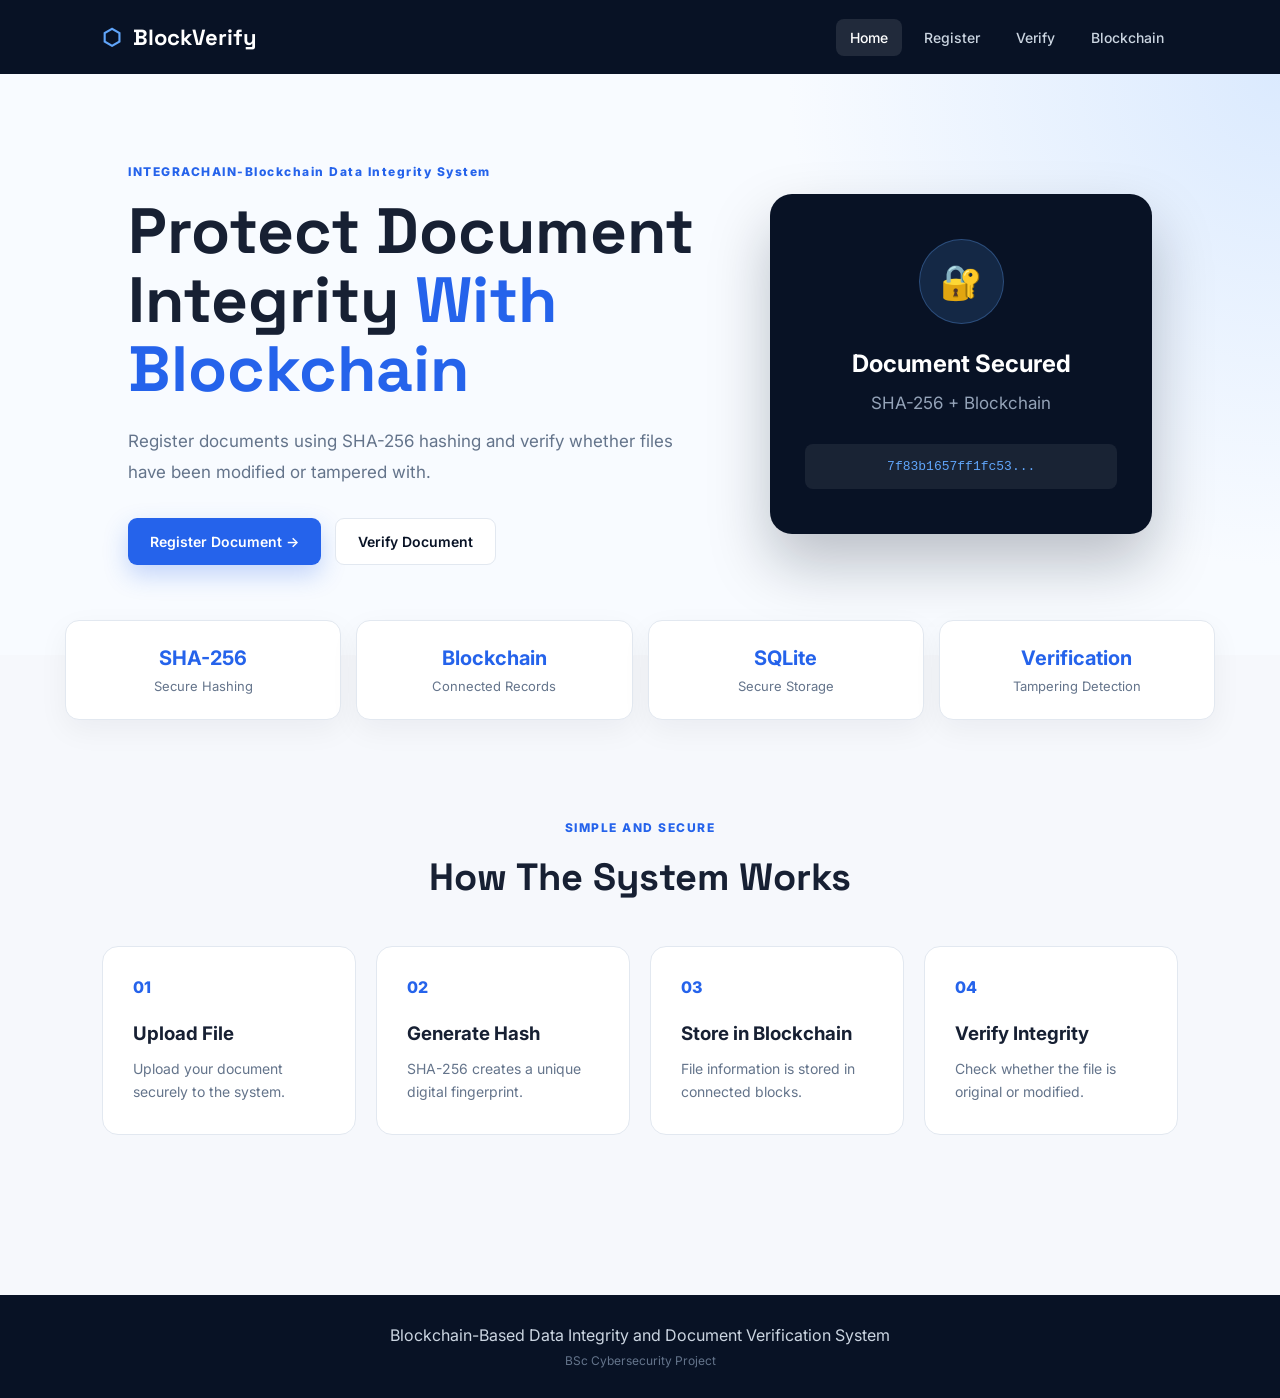
==== frontend/index.html @ 8a1ef6cb "Initial project upload" ====
<!DOCTYPE html>
<html lang="en">

<head>

    <meta charset="UTF-8">
    <meta name="viewport" content="width=device-width, initial-scale=1.0">

    <title>BlockVerify | Document Integrity</title>

    <link rel="stylesheet" href="css/style.css">

</head>

<body>

    <nav class="navbar">

        <a href="index.html" class="brand">
            <span class="brand-icon">⬡</span>
            BlockVerify
        </a>

        <div class="nav-links">
            <a class="active" href="index.html">Home</a>
            <a href="upload.html">Register</a>
            <a href="verify.html">Verify</a>
            <a href="blockchain.html">Blockchain</a>
        </div>

    </nav>


    <section class="hero">

        <div class="hero-content">

            <div class="badge">
                 INTEGRACHAIN-Blockchain Data Integrity System
            </div>

            <h1>
                Protect Document Integrity
                <span>With Blockchain</span>
            </h1>

            <p>
                Register documents using SHA-256 hashing and verify
                whether files have been modified or tampered with.
            </p>

            <div class="hero-buttons">

                <a href="upload.html" class="btn primary">
                    Register Document →
                </a>

                <a href="verify.html" class="btn outline">
                    Verify Document
                </a>

            </div>

        </div>


        <div class="hero-card">

            <div class="security-circle">
                🔐
            </div>

            <h3>Document Secured</h3>

            <p>
                SHA-256 + Blockchain
            </p>

            <div class="hash-preview">
                7f83b1657ff1fc53...
            </div>

        </div>

    </section>


    <section class="stats">

        <div class="stat">
            <h3>SHA-256</h3>
            <p>Secure Hashing</p>
        </div>

        <div class="stat">
            <h3>Blockchain</h3>
            <p>Connected Records</p>
        </div>

        <div class="stat">
            <h3>SQLite</h3>
            <p>Secure Storage</p>
        </div>

        <div class="stat">
            <h3>Verification</h3>
            <p>Tampering Detection</p>
        </div>

    </section>


    <section class="how-it-works">

        <div class="section-heading">

            <p class="small-title">
                SIMPLE AND SECURE
            </p>

            <h2>How The System Works</h2>

        </div>


        <div class="steps">

            <div class="step-card">

                <div class="step-number">01</div>

                <h3>Upload File</h3>

                <p>
                    Upload your document securely to the system.
                </p>

            </div>


            <div class="step-card">

                <div class="step-number">02</div>

                <h3>Generate Hash</h3>

                <p>
                    SHA-256 creates a unique digital fingerprint.
                </p>

            </div>


            <div class="step-card">

                <div class="step-number">03</div>

                <h3>Store in Blockchain</h3>

                <p>
                    File information is stored in connected blocks.
                </p>

            </div>


            <div class="step-card">

                <div class="step-number">04</div>

                <h3>Verify Integrity</h3>

                <p>
                    Check whether the file is original or modified.
                </p>

            </div>

        </div>

    </section>


    <footer>

        <p>
            Blockchain-Based Data Integrity and Document Verification System
        </p>

        <p class="footer-small">
            BSc Cybersecurity Project
        </p>

    </footer>

</body>

</html>
---- frontend/css/style.css ----
@import url('https://fonts.googleapis.com/css2?family=Inter:wght@400;500;600;700;800&family=Space+Grotesk:wght@500;600;700&display=swap');


:root {
    --dark: #081225;
    --dark-blue: #0f1e3d;
    --blue: #2563eb;
    --light-blue: #eff6ff;
    --text: #172033;
    --muted: #64748b;
    --white: #ffffff;
    --border: #e2e8f0;
    --green: #16a34a;
    --red: #dc2626;
    --orange: #ea580c;
}


* {
    margin: 0;
    padding: 0;
    box-sizing: border-box;
}


html {
    scroll-behavior: smooth;
}


body {
    font-family: "Inter", sans-serif;
    background: #f6f8fc;
    color: var(--text);
    min-height: 100vh;
}


/* NAVBAR */

.navbar {
    min-height: 74px;
    padding: 0 8%;

    background: var(--dark);

    display: flex;
    align-items: center;
    justify-content: space-between;

    position: sticky;
    top: 0;
    z-index: 100;
}


.brand {
    font-family: "Space Grotesk", sans-serif;
    font-size: 22px;
    font-weight: 700;

    color: white;
    text-decoration: none;
}


.brand-icon {
    color: #60a5fa;
    margin-right: 6px;
}


.nav-links {
    display: flex;
    gap: 8px;
}


.nav-links a {
    color: #cbd5e1;
    text-decoration: none;

    padding: 10px 14px;
    border-radius: 8px;

    font-size: 14px;
    font-weight: 500;

    transition: 0.3s;
}


.nav-links a:hover,
.nav-links a.active {
    background: rgba(255, 255, 255, 0.1);
    color: white;
}


/* HERO */

.hero {
    min-height: 580px;

    padding: 90px 10%;

    display: grid;
    grid-template-columns: 1.2fr 0.8fr;
    gap: 70px;

    align-items: center;

    background:
        radial-gradient(
            circle at top right,
            #dbeafe,
            transparent 35%
        ),
        #f8fbff;
}


.badge,
.small-title {
    color: var(--blue);

    font-size: 12px;
    font-weight: 800;

    letter-spacing: 1.5px;

    margin-bottom: 18px;
}


.hero h1 {
    font-family: "Space Grotesk", sans-serif;

    font-size: clamp(42px, 5vw, 68px);

    line-height: 1.08;

    margin-bottom: 22px;
}


.hero h1 span {
    color: var(--blue);
}


.hero p {
    max-width: 650px;

    font-size: 17px;
    line-height: 1.8;

    color: var(--muted);
}


.hero-buttons {
    margin-top: 30px;

    display: flex;
    gap: 14px;

    flex-wrap: wrap;
}


.btn {
    border: none;

    padding: 14px 22px;

    border-radius: 9px;

    font-family: inherit;
    font-size: 14px;
    font-weight: 600;

    cursor: pointer;

    text-decoration: none;

    display: inline-flex;
    align-items: center;
    justify-content: center;

    transition: 0.25s;
}


.primary {
    background: var(--blue);
    color: white;

    box-shadow:
        0 10px 25px rgba(37, 99, 235, 0.25);
}


.primary:hover {
    transform: translateY(-2px);
    background: #1d4ed8;
}


.outline {
    background: white;

    color: var(--dark);

    border: 1px solid var(--border);
}


.outline:hover {
    background: #f1f5f9;
}


.dark-outline {
    background: transparent;
}


/* HERO CARD */

.hero-card {
    background: var(--dark);

    color: white;

    padding: 45px 35px;

    border-radius: 22px;

    text-align: center;

    box-shadow:
        0 30px 60px rgba(8, 18, 37, 0.25);
}


.security-circle {
    width: 85px;
    height: 85px;

    margin: 0 auto 25px;

    border-radius: 50%;

    display: flex;
    align-items: center;
    justify-content: center;

    font-size: 34px;

    background: rgba(96, 165, 250, 0.15);

    border: 1px solid rgba(96, 165, 250, 0.3);
}


.hero-card h3 {
    font-size: 24px;
}


.hero-card p {
    color: #94a3b8;
    margin-top: 10px;
}


.hash-preview {
    margin-top: 25px;

    padding: 15px;

    background: rgba(255, 255, 255, 0.07);

    border-radius: 8px;

    font-family: monospace;

    color: #60a5fa;
}


/* STATS */

.stats {
    max-width: 1200px;

    margin: -35px auto 0;

    padding: 0 25px;

    display: grid;
    grid-template-columns:
        repeat(4, 1fr);

    gap: 15px;

    position: relative;
}


.stat {
    background: white;

    padding: 25px;

    border: 1px solid var(--border);

    border-radius: 14px;

    text-align: center;

    box-shadow:
        0 10px 30px rgba(15, 23, 42, 0.05);
}


.stat h3 {
    color: var(--blue);
    font-size: 20px;
}


.stat p {
    color: var(--muted);
    margin-top: 8px;
    font-size: 13px;
}


/* HOW IT WORKS */

.how-it-works {
    padding: 100px 8%;
}


.section-heading {
    text-align: center;
    margin-bottom: 45px;
}


.section-heading h2 {
    font-family: "Space Grotesk", sans-serif;
    font-size: 38px;
}


.steps {
    display: grid;

    grid-template-columns:
        repeat(4, 1fr);

    gap: 20px;
}


.step-card {
    background: white;

    padding: 30px;

    border-radius: 16px;

    border: 1px solid var(--border);

    transition: 0.3s;
}


.step-card:hover {
    transform: translateY(-7px);

    box-shadow:
        0 20px 40px rgba(15, 23, 42, 0.08);
}


.step-number {
    color: var(--blue);

    font-weight: 800;

    margin-bottom: 25px;
}


.step-card h3 {
    margin-bottom: 12px;
}


.step-card p {
    color: var(--muted);
    line-height: 1.7;
    font-size: 14px;
}


/* PAGE */

.page-wrapper {
    max-width: 900px;

    margin: auto;

    padding: 70px 25px;
}


.page-wrapper.wide {
    max-width: 1250px;
}


.page-header {
    text-align: center;

    max-width: 700px;

    margin: 0 auto 40px;
}


.page-header h1 {
    font-family: "Space Grotesk", sans-serif;

    font-size: 42px;

    margin-bottom: 15px;
}


.page-header p:last-child {
    color: var(--muted);
    line-height: 1.7;
}


/* UPLOAD PANEL */

.upload-panel {
    background: white;

    padding: 30px;

    border-radius: 20px;

    border: 1px solid var(--border);

    box-shadow:
        0 20px 45px rgba(15, 23, 42, 0.06);
}


.upload-area {
    min-height: 260px;

    border: 2px dashed #bfdbfe;

    background: #f8fbff;

    border-radius: 14px;

    display: flex;

    flex-direction: column;

    align-items: center;

    justify-content: center;

    cursor: pointer;

    transition: 0.3s;

    text-align: center;

    padding: 30px;
}


.upload-area:hover {
    border-color: var(--blue);
    background: #eff6ff;
}


.upload-icon {
    width: 60px;
    height: 60px;

    border-radius: 50%;

    display: flex;
    align-items: center;
    justify-content: center;

    background: #dbeafe;

    color: var(--blue);

    font-size: 28px;

    margin-bottom: 18px;
}


.upload-area h3 {
    font-size: 19px;
}


.upload-area p {
    color: var(--muted);
    margin-top: 8px;
}


.upload-area span {
    color: #94a3b8;
    font-size: 12px;
    margin-top: 8px;
}


.upload-area input {
    display: none;
}


.selected-file {
    text-align: center;

    margin: 18px 0;

    color: var(--blue);

    font-weight: 600;
}


.full-btn {
    width: 100%;
}


/* RESULTS */

.result-container {
    margin-top: 25px;
}


.result-card {
    background: white;

    border-radius: 16px;

    padding: 28px;

    border: 1px solid var(--border);

    box-shadow:
        0 15px 35px rgba(15, 23, 42, 0.06);
}


.result-card h2 {
    margin-bottom: 10px;
}


.result-card p {
    color: var(--muted);
    line-height: 1.7;
}


.result-card.verified {
    border-left: 6px solid var(--green);
}


.result-card.tampered {
    border-left: 6px solid var(--red);
}


.result-card.not-found {
    border-left: 6px solid var(--orange);
}


.result-card.success {
    border-left: 6px solid var(--blue);
}


.hash-box {
    margin-top: 18px;

    padding: 15px;

    background: #f8fafc;

    border-radius: 8px;

    font-family: monospace;

    font-size: 12px;

    word-break: break-all;

    color: #334155;
}


.result-label {
    font-size: 25px;
    font-weight: 800;
}


/* BLOCKCHAIN */

.blockchain-actions {
    display: flex;

    justify-content: center;

    gap: 12px;

    margin-bottom: 25px;

    flex-wrap: wrap;
}


.blockchain-grid {
    display: grid;

    gap: 20px;

    margin-top: 30px;
}


.block-card {
    background: white;

    border: 1px solid var(--border);

    border-radius: 16px;

    overflow: hidden;

    box-shadow:
        0 10px 25px rgba(15, 23, 42, 0.05);
}


.block-header {
    background: var(--dark);

    color: white;

    padding: 18px 22px;

    display: flex;

    justify-content: space-between;

    align-items: center;
}


.block-header span {
    color: #93c5fd;
    font-size: 13px;
}


.block-body {
    padding: 22px;
}


.block-row {
    padding: 13px 0;

    border-bottom: 1px solid #eef2f7;
}


.block-row:last-child {
    border-bottom: none;
}


.block-label {
    color: var(--muted);

    font-size: 12px;

    font-weight: 700;

    text-transform: uppercase;
}


.block-value {
    margin-top: 6px;

    font-size: 14px;

    word-break: break-all;
}


.hash-value {
    font-family: monospace;

    color: #475569;

    font-size: 12px;
}


/* LOADING */

.loading {
    text-align: center;

    padding: 50px;

    color: var(--muted);
}


/* FOOTER */

footer {
    background: var(--dark);

    color: #cbd5e1;

    text-align: center;

    padding: 30px 20px;

    margin-top: 60px;
}


.footer-small {
    font-size: 12px;

    color: #64748b;

    margin-top: 8px;
}


/* RESPONSIVE */

@media (max-width: 900px) {

    .hero {
        grid-template-columns: 1fr;
        text-align: center;
    }

    .hero p {
        margin: auto;
    }

    .hero-buttons {
        justify-content: center;
    }

    .stats {
        grid-template-columns: repeat(2, 1fr);
    }

    .steps {
        grid-template-columns: repeat(2, 1fr);
    }

}


@media (max-width: 650px) {

    .navbar {
        padding: 15px 5%;
        gap: 15px;
    }

    .nav-links {
        width: 100%;
        justify-content: space-between;
        gap: 2px;
    }

    .nav-links a {
        padding: 8px;
        font-size: 12px;
    }

    .hero {
        padding: 70px 7%;
    }

    .stats,
    .steps {
        grid-template-columns: 1fr;
    }

    .page-header h1 {
        font-size: 32px;
    }

}
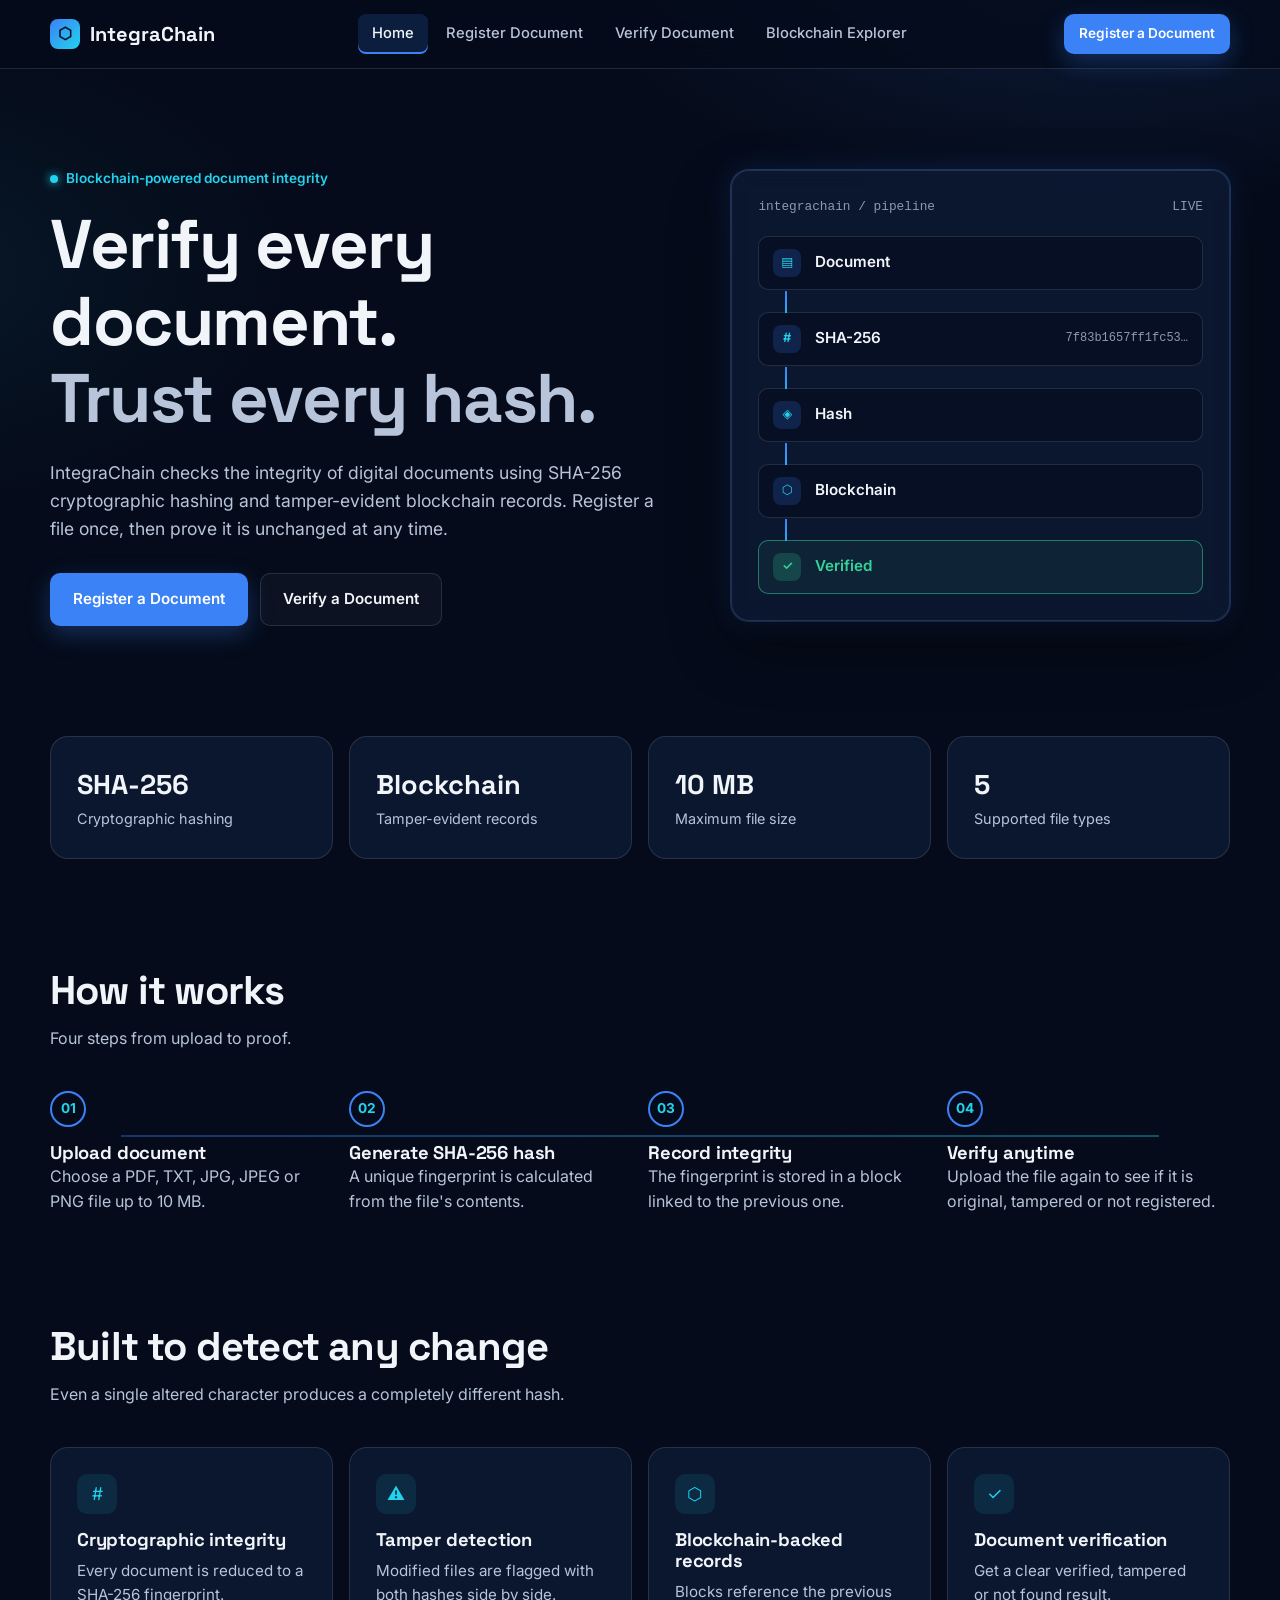
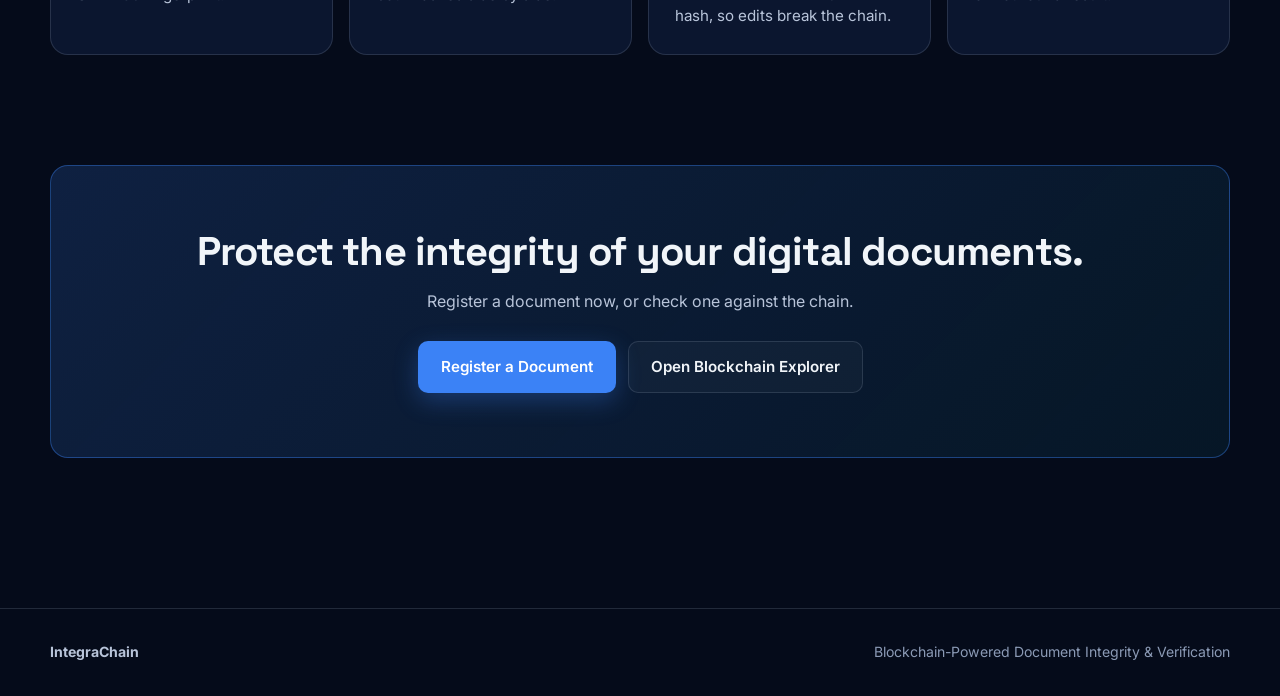
==== commit 749c2474: "Update index.html" ====
--- a/frontend/index.html
+++ b/frontend/index.html
@@ -1,198 +1,106 @@
 <!DOCTYPE html>
 <html lang="en">
-
 <head>
-
     <meta charset="UTF-8">
     <meta name="viewport" content="width=device-width, initial-scale=1.0">
+    <meta name="description" content="IntegraChain: Blockchain-Powered Document Integrity & Verification">
+    <title>IntegraChain | Document Integrity &amp; Verification</title>
+    <link rel="stylesheet" href="css/style.css">
+</head>
+<body>
+    <a class="skip-link" href="#main">Skip to content</a>
 
-    <title>BlockVerify | Document Integrity</title>
+    <header class="navbar">
+        <div class="container nav-inner">
+            <a href="index.html" class="brand" aria-label="IntegraChain home"><span class="brand-icon" aria-hidden="true">⬡</span>IntegraChain</a>
+            <nav class="nav-links" aria-label="Main">
+                <a class="active" href="index.html" aria-current="page">Home</a>
+                <a href="upload.html">Register Document</a>
+                <a href="verify.html">Verify Document</a>
+                <a href="blockchain.html">Blockchain Explorer</a>
+            </nav>
+            <a href="upload.html" class="btn primary sm nav-cta">Register a Document</a>
+        </div>
+    </header>
 
-    <link rel="stylesheet" href="css/style.css">
+    <main id="main">
+        <section class="hero">
+            <div class="container hero-grid">
+                <div>
+                    <p class="kicker">Blockchain-powered document integrity</p>
+                    <h1>Verify every document.<span class="line-2">Trust every hash.</span></h1>
+                    <p class="lead">IntegraChain checks the integrity of digital documents using SHA-256 cryptographic hashing and tamper-evident blockchain records. Register a file once, then prove it is unchanged at any time.</p>
+                    <div class="hero-actions">
+                        <a href="upload.html" class="btn primary">Register a Document</a>
+                        <a href="verify.html" class="btn outline">Verify a Document</a>
+                    </div>
+                </div>
 
-</head>
+                <div class="pipeline">
+                    <p class="pipeline-title"><span>integrachain / pipeline</span><span>LIVE</span></p>
+                    <ol aria-label="How a document moves through IntegraChain">
+                    <li><span class="node" aria-hidden="true">▤</span>Document</li>
+                    <li><span class="node" aria-hidden="true">#</span>SHA-256<small>7f83b1657ff1fc53…</small></li>
+                    <li><span class="node" aria-hidden="true">◈</span>Hash</li>
+                    <li><span class="node" aria-hidden="true">⬡</span>Blockchain</li>
+                    <li class="done"><span class="node" aria-hidden="true">✓</span>Verified</li>
+                    </ol>
+                </div>
+            </div>
+        </section>
 
-<body>
+        <section class="container" aria-label="Key facts">
+            <div class="stats">
+                <div class="card stat"><strong>SHA-256</strong><span>Cryptographic hashing</span></div>
+                <div class="card stat"><strong>Blockchain</strong><span>Tamper-evident records</span></div>
+                <div class="card stat"><strong>10 MB</strong><span>Maximum file size</span></div>
+                <div class="card stat"><strong>5</strong><span>Supported file types</span></div>
+            </div>
+        </section>
 
-    <nav class="navbar">
+        <section class="section container" aria-labelledby="how-title">
+            <div class="section-head">
+                <h2 id="how-title">How it works</h2>
+                <p>Four steps from upload to proof.</p>
+            </div>
+            <ol class="steps">
+                <li class="step"><div class="step-number">01</div><h3>Upload document</h3><p>Choose a PDF, TXT, JPG, JPEG or PNG file up to 10 MB.</p></li>
+                <li class="step"><div class="step-number">02</div><h3>Generate SHA-256 hash</h3><p>A unique fingerprint is calculated from the file's contents.</p></li>
+                <li class="step"><div class="step-number">03</div><h3>Record integrity</h3><p>The fingerprint is stored in a block linked to the previous one.</p></li>
+                <li class="step"><div class="step-number">04</div><h3>Verify anytime</h3><p>Upload the file again to see if it is original, tampered or not registered.</p></li>
+            </ol>
+        </section>
 
-        <a href="index.html" class="brand">
-            <span class="brand-icon">⬡</span>
-            BlockVerify
-        </a>
+        <section class="container" aria-labelledby="sec-title">
+            <div class="section-head">
+                <h2 id="sec-title">Built to detect any change</h2>
+                <p>Even a single altered character produces a completely different hash.</p>
+            </div>
+            <div class="grid-4">
+                <div class="card"><div class="icon-badge" aria-hidden="true">#</div><h3>Cryptographic integrity</h3><p>Every document is reduced to a SHA-256 fingerprint.</p></div>
+                <div class="card"><div class="icon-badge" aria-hidden="true">⚠</div><h3>Tamper detection</h3><p>Modified files are flagged with both hashes side by side.</p></div>
+                <div class="card"><div class="icon-badge" aria-hidden="true">⬡</div><h3>Blockchain-backed records</h3><p>Blocks reference the previous hash, so edits break the chain.</p></div>
+                <div class="card"><div class="icon-badge" aria-hidden="true">✓</div><h3>Document verification</h3><p>Get a clear verified, tampered or not found result.</p></div>
+            </div>
+        </section>
 
-        <div class="nav-links">
-            <a class="active" href="index.html">Home</a>
-            <a href="upload.html">Register</a>
-            <a href="verify.html">Verify</a>
-            <a href="blockchain.html">Blockchain</a>
-        </div>
-
-    </nav>
-
-
-    <section class="hero">
-
-        <div class="hero-content">
-
-            <div class="badge">
-                 INTEGRACHAIN-Blockchain Data Integrity System
+        <section class="section container" aria-labelledby="cta-title">
+            <div class="cta-band">
+                <h2 id="cta-title">Protect the integrity of your digital documents.</h2>
+                <p>Register a document now, or check one against the chain.</p>
+                <div class="hero-actions">
+                    <a href="upload.html" class="btn primary">Register a Document</a>
+                    <a href="blockchain.html" class="btn outline">Open Blockchain Explorer</a>
+                </div>
             </div>
-
-            <h1>
-                Protect Document Integrity
-                <span>With Blockchain</span>
-            </h1>
-
-            <p>
-                Register documents using SHA-256 hashing and verify
-                whether files have been modified or tampered with.
-            </p>
-
-            <div class="hero-buttons">
-
-                <a href="upload.html" class="btn primary">
-                    Register Document →
-                </a>
-
-                <a href="verify.html" class="btn outline">
-                    Verify Document
-                </a>
-
-            </div>
-
-        </div>
-
-
-        <div class="hero-card">
-
-            <div class="security-circle">
-                🔐
-            </div>
-
-            <h3>Document Secured</h3>
-
-            <p>
-                SHA-256 + Blockchain
-            </p>
-
-            <div class="hash-preview">
-                7f83b1657ff1fc53...
-            </div>
-
-        </div>
-
-    </section>
-
-
-    <section class="stats">
-
-        <div class="stat">
-            <h3>SHA-256</h3>
-            <p>Secure Hashing</p>
-        </div>
-
-        <div class="stat">
-            <h3>Blockchain</h3>
-            <p>Connected Records</p>
-        </div>
-
-        <div class="stat">
-            <h3>SQLite</h3>
-            <p>Secure Storage</p>
-        </div>
-
-        <div class="stat">
-            <h3>Verification</h3>
-            <p>Tampering Detection</p>
-        </div>
-
-    </section>
-
-
-    <section class="how-it-works">
-
-        <div class="section-heading">
-
-            <p class="small-title">
-                SIMPLE AND SECURE
-            </p>
-
-            <h2>How The System Works</h2>
-
-        </div>
-
-
-        <div class="steps">
-
-            <div class="step-card">
-
-                <div class="step-number">01</div>
-
-                <h3>Upload File</h3>
-
-                <p>
-                    Upload your document securely to the system.
-                </p>
-
-            </div>
-
-
-            <div class="step-card">
-
-                <div class="step-number">02</div>
-
-                <h3>Generate Hash</h3>
-
-                <p>
-                    SHA-256 creates a unique digital fingerprint.
-                </p>
-
-            </div>
-
-
-            <div class="step-card">
-
-                <div class="step-number">03</div>
-
-                <h3>Store in Blockchain</h3>
-
-                <p>
-                    File information is stored in connected blocks.
-                </p>
-
-            </div>
-
-
-            <div class="step-card">
-
-                <div class="step-number">04</div>
-
-                <h3>Verify Integrity</h3>
-
-                <p>
-                    Check whether the file is original or modified.
-                </p>
-
-            </div>
-
-        </div>
-
-    </section>
-
+        </section>
+    </main>
 
     <footer>
-
-        <p>
-            Blockchain-Based Data Integrity and Document Verification System
-        </p>
-
-        <p class="footer-small">
-            BSc Cybersecurity Project
-        </p>
-
+        <div class="container footer-inner">
+            <p><strong>IntegraChain</strong></p>
+            <p class="footer-small">Blockchain-Powered Document Integrity &amp; Verification</p>
+        </div>
     </footer>
-
 </body>
-
-</html>+</html>
--- a/frontend/css/style.css
+++ b/frontend/css/style.css
@@ -1,836 +1,230 @@
-@import url('https://fonts.googleapis.com/css2?family=Inter:wght@400;500;600;700;800&family=Space+Grotesk:wght@500;600;700&display=swap');
-
-
+@import url('https://fonts.googleapis.com/css2?family=Inter:wght@400;500;600;700&family=Space+Grotesk:wght@500;600;700&display=swap');
+
+/* 1. RESET / BASE */
+*, *::before, *::after { margin: 0; padding: 0; box-sizing: border-box; }
+html { scroll-behavior: smooth; -webkit-text-size-adjust: 100%; }
+body { font-family: "Inter", system-ui, sans-serif; background: var(--bg); color: var(--text); min-height: 100vh; line-height: 1.6; display: flex; flex-direction: column;
+  background-image: radial-gradient(900px 500px at 85% -10%, rgba(59,130,246,.16), transparent 60%), radial-gradient(700px 400px at -10% 30%, rgba(34,211,238,.07), transparent 60%); background-attachment: fixed; }
+main { flex: 1; }
+img, svg { max-width: 100%; }
+button, input { font: inherit; color: inherit; }
+a { color: inherit; }
+
+/* 2. DESIGN TOKENS */
 :root {
-    --dark: #081225;
-    --dark-blue: #0f1e3d;
-    --blue: #2563eb;
-    --light-blue: #eff6ff;
-    --text: #172033;
-    --muted: #64748b;
-    --white: #ffffff;
-    --border: #e2e8f0;
-    --green: #16a34a;
-    --red: #dc2626;
-    --orange: #ea580c;
-}
-
-
-* {
-    margin: 0;
-    padding: 0;
-    box-sizing: border-box;
-}
-
-
-html {
-    scroll-behavior: smooth;
-}
-
-
-body {
-    font-family: "Inter", sans-serif;
-    background: #f6f8fc;
-    color: var(--text);
-    min-height: 100vh;
-}
-
-
-/* NAVBAR */
-
-.navbar {
-    min-height: 74px;
-    padding: 0 8%;
-
-    background: var(--dark);
-
-    display: flex;
-    align-items: center;
-    justify-content: space-between;
-
-    position: sticky;
-    top: 0;
-    z-index: 100;
-}
-
-
-.brand {
-    font-family: "Space Grotesk", sans-serif;
-    font-size: 22px;
-    font-weight: 700;
-
-    color: white;
-    text-decoration: none;
-}
-
-
-.brand-icon {
-    color: #60a5fa;
-    margin-right: 6px;
-}
-
-
-.nav-links {
-    display: flex;
-    gap: 8px;
-}
-
-
-.nav-links a {
-    color: #cbd5e1;
-    text-decoration: none;
-
-    padding: 10px 14px;
-    border-radius: 8px;
-
-    font-size: 14px;
-    font-weight: 500;
-
-    transition: 0.3s;
-}
-
-
-.nav-links a:hover,
-.nav-links a.active {
-    background: rgba(255, 255, 255, 0.1);
-    color: white;
-}
-
-
-/* HERO */
-
-.hero {
-    min-height: 580px;
-
-    padding: 90px 10%;
-
-    display: grid;
-    grid-template-columns: 1.2fr 0.8fr;
-    gap: 70px;
-
-    align-items: center;
-
-    background:
-        radial-gradient(
-            circle at top right,
-            #dbeafe,
-            transparent 35%
-        ),
-        #f8fbff;
-}
-
-
-.badge,
-.small-title {
-    color: var(--blue);
-
-    font-size: 12px;
-    font-weight: 800;
-
-    letter-spacing: 1.5px;
-
-    margin-bottom: 18px;
-}
-
-
-.hero h1 {
-    font-family: "Space Grotesk", sans-serif;
-
-    font-size: clamp(42px, 5vw, 68px);
-
-    line-height: 1.08;
-
-    margin-bottom: 22px;
-}
-
-
-.hero h1 span {
-    color: var(--blue);
-}
-
-
-.hero p {
-    max-width: 650px;
-
-    font-size: 17px;
-    line-height: 1.8;
-
-    color: var(--muted);
-}
-
-
-.hero-buttons {
-    margin-top: 30px;
-
-    display: flex;
-    gap: 14px;
-
-    flex-wrap: wrap;
-}
-
-
-.btn {
-    border: none;
-
-    padding: 14px 22px;
-
-    border-radius: 9px;
-
-    font-family: inherit;
-    font-size: 14px;
-    font-weight: 600;
-
-    cursor: pointer;
-
-    text-decoration: none;
-
-    display: inline-flex;
-    align-items: center;
-    justify-content: center;
-
-    transition: 0.25s;
-}
-
-
-.primary {
-    background: var(--blue);
-    color: white;
-
-    box-shadow:
-        0 10px 25px rgba(37, 99, 235, 0.25);
-}
-
-
-.primary:hover {
-    transform: translateY(-2px);
-    background: #1d4ed8;
-}
-
-
-.outline {
-    background: white;
-
-    color: var(--dark);
-
-    border: 1px solid var(--border);
-}
-
-
-.outline:hover {
-    background: #f1f5f9;
-}
-
-
-.dark-outline {
-    background: transparent;
-}
-
-
-/* HERO CARD */
-
-.hero-card {
-    background: var(--dark);
-
-    color: white;
-
-    padding: 45px 35px;
-
-    border-radius: 22px;
-
-    text-align: center;
-
-    box-shadow:
-        0 30px 60px rgba(8, 18, 37, 0.25);
-}
-
-
-.security-circle {
-    width: 85px;
-    height: 85px;
-
-    margin: 0 auto 25px;
-
-    border-radius: 50%;
-
-    display: flex;
-    align-items: center;
-    justify-content: center;
-
-    font-size: 34px;
-
-    background: rgba(96, 165, 250, 0.15);
-
-    border: 1px solid rgba(96, 165, 250, 0.3);
-}
-
-
-.hero-card h3 {
-    font-size: 24px;
-}
-
-
-.hero-card p {
-    color: #94a3b8;
-    margin-top: 10px;
-}
-
-
-.hash-preview {
-    margin-top: 25px;
-
-    padding: 15px;
-
-    background: rgba(255, 255, 255, 0.07);
-
-    border-radius: 8px;
-
-    font-family: monospace;
-
-    color: #60a5fa;
-}
-
-
-/* STATS */
-
-.stats {
-    max-width: 1200px;
-
-    margin: -35px auto 0;
-
-    padding: 0 25px;
-
-    display: grid;
-    grid-template-columns:
-        repeat(4, 1fr);
-
-    gap: 15px;
-
-    position: relative;
-}
-
-
-.stat {
-    background: white;
-
-    padding: 25px;
-
-    border: 1px solid var(--border);
-
-    border-radius: 14px;
-
-    text-align: center;
-
-    box-shadow:
-        0 10px 30px rgba(15, 23, 42, 0.05);
-}
-
-
-.stat h3 {
-    color: var(--blue);
-    font-size: 20px;
-}
-
-
-.stat p {
-    color: var(--muted);
-    margin-top: 8px;
-    font-size: 13px;
-}
-
-
-/* HOW IT WORKS */
-
-.how-it-works {
-    padding: 100px 8%;
-}
-
-
-.section-heading {
-    text-align: center;
-    margin-bottom: 45px;
-}
-
-
-.section-heading h2 {
-    font-family: "Space Grotesk", sans-serif;
-    font-size: 38px;
-}
-
-
-.steps {
-    display: grid;
-
-    grid-template-columns:
-        repeat(4, 1fr);
-
-    gap: 20px;
-}
-
-
-.step-card {
-    background: white;
-
-    padding: 30px;
-
-    border-radius: 16px;
-
-    border: 1px solid var(--border);
-
-    transition: 0.3s;
-}
-
-
-.step-card:hover {
-    transform: translateY(-7px);
-
-    box-shadow:
-        0 20px 40px rgba(15, 23, 42, 0.08);
-}
-
-
-.step-number {
-    color: var(--blue);
-
-    font-weight: 800;
-
-    margin-bottom: 25px;
-}
-
-
-.step-card h3 {
-    margin-bottom: 12px;
-}
-
-
-.step-card p {
-    color: var(--muted);
-    line-height: 1.7;
-    font-size: 14px;
-}
-
-
-/* PAGE */
-
-.page-wrapper {
-    max-width: 900px;
-
-    margin: auto;
-
-    padding: 70px 25px;
-}
-
-
-.page-wrapper.wide {
-    max-width: 1250px;
-}
-
-
-.page-header {
-    text-align: center;
-
-    max-width: 700px;
-
-    margin: 0 auto 40px;
-}
-
-
-.page-header h1 {
-    font-family: "Space Grotesk", sans-serif;
-
-    font-size: 42px;
-
-    margin-bottom: 15px;
-}
-
-
-.page-header p:last-child {
-    color: var(--muted);
-    line-height: 1.7;
-}
-
-
-/* UPLOAD PANEL */
-
-.upload-panel {
-    background: white;
-
-    padding: 30px;
-
-    border-radius: 20px;
-
-    border: 1px solid var(--border);
-
-    box-shadow:
-        0 20px 45px rgba(15, 23, 42, 0.06);
-}
-
-
-.upload-area {
-    min-height: 260px;
-
-    border: 2px dashed #bfdbfe;
-
-    background: #f8fbff;
-
-    border-radius: 14px;
-
-    display: flex;
-
-    flex-direction: column;
-
-    align-items: center;
-
-    justify-content: center;
-
-    cursor: pointer;
-
-    transition: 0.3s;
-
-    text-align: center;
-
-    padding: 30px;
-}
-
-
-.upload-area:hover {
-    border-color: var(--blue);
-    background: #eff6ff;
-}
-
-
-.upload-icon {
-    width: 60px;
-    height: 60px;
-
-    border-radius: 50%;
-
-    display: flex;
-    align-items: center;
-    justify-content: center;
-
-    background: #dbeafe;
-
-    color: var(--blue);
-
-    font-size: 28px;
-
-    margin-bottom: 18px;
-}
-
-
-.upload-area h3 {
-    font-size: 19px;
-}
-
-
-.upload-area p {
-    color: var(--muted);
-    margin-top: 8px;
-}
-
-
-.upload-area span {
-    color: #94a3b8;
-    font-size: 12px;
-    margin-top: 8px;
-}
-
-
-.upload-area input {
-    display: none;
-}
-
-
-.selected-file {
-    text-align: center;
-
-    margin: 18px 0;
-
-    color: var(--blue);
-
-    font-weight: 600;
-}
-
-
-.full-btn {
-    width: 100%;
-}
-
-
-/* RESULTS */
-
-.result-container {
-    margin-top: 25px;
-}
-
-
-.result-card {
-    background: white;
-
-    border-radius: 16px;
-
-    padding: 28px;
-
-    border: 1px solid var(--border);
-
-    box-shadow:
-        0 15px 35px rgba(15, 23, 42, 0.06);
-}
-
-
-.result-card h2 {
-    margin-bottom: 10px;
-}
-
-
-.result-card p {
-    color: var(--muted);
-    line-height: 1.7;
-}
-
-
-.result-card.verified {
-    border-left: 6px solid var(--green);
-}
-
-
-.result-card.tampered {
-    border-left: 6px solid var(--red);
-}
-
-
-.result-card.not-found {
-    border-left: 6px solid var(--orange);
-}
-
-
-.result-card.success {
-    border-left: 6px solid var(--blue);
-}
-
-
-.hash-box {
-    margin-top: 18px;
-
-    padding: 15px;
-
-    background: #f8fafc;
-
-    border-radius: 8px;
-
-    font-family: monospace;
-
-    font-size: 12px;
-
-    word-break: break-all;
-
-    color: #334155;
-}
-
-
-.result-label {
-    font-size: 25px;
-    font-weight: 800;
-}
-
-
-/* BLOCKCHAIN */
-
-.blockchain-actions {
-    display: flex;
-
-    justify-content: center;
-
-    gap: 12px;
-
-    margin-bottom: 25px;
-
-    flex-wrap: wrap;
-}
-
-
-.blockchain-grid {
-    display: grid;
-
-    gap: 20px;
-
-    margin-top: 30px;
-}
-
-
-.block-card {
-    background: white;
-
-    border: 1px solid var(--border);
-
-    border-radius: 16px;
-
-    overflow: hidden;
-
-    box-shadow:
-        0 10px 25px rgba(15, 23, 42, 0.05);
-}
-
-
-.block-header {
-    background: var(--dark);
-
-    color: white;
-
-    padding: 18px 22px;
-
-    display: flex;
-
-    justify-content: space-between;
-
-    align-items: center;
-}
-
-
-.block-header span {
-    color: #93c5fd;
-    font-size: 13px;
-}
-
-
-.block-body {
-    padding: 22px;
-}
-
-
-.block-row {
-    padding: 13px 0;
-
-    border-bottom: 1px solid #eef2f7;
-}
-
-
-.block-row:last-child {
-    border-bottom: none;
-}
-
-
-.block-label {
-    color: var(--muted);
-
-    font-size: 12px;
-
-    font-weight: 700;
-
-    text-transform: uppercase;
-}
-
-
-.block-value {
-    margin-top: 6px;
-
-    font-size: 14px;
-
-    word-break: break-all;
-}
-
-
-.hash-value {
-    font-family: monospace;
-
-    color: #475569;
-
-    font-size: 12px;
-}
-
-
-/* LOADING */
-
-.loading {
-    text-align: center;
-
-    padding: 50px;
-
-    color: var(--muted);
-}
-
-
-/* FOOTER */
-
-footer {
-    background: var(--dark);
-
-    color: #cbd5e1;
-
-    text-align: center;
-
-    padding: 30px 20px;
-
-    margin-top: 60px;
-}
-
-
-.footer-small {
-    font-size: 12px;
-
-    color: #64748b;
-
-    margin-top: 8px;
-}
-
-
-/* RESPONSIVE */
-
-@media (max-width: 900px) {
-
-    .hero {
-        grid-template-columns: 1fr;
-        text-align: center;
-    }
-
-    .hero p {
-        margin: auto;
-    }
-
-    .hero-buttons {
-        justify-content: center;
-    }
-
-    .stats {
-        grid-template-columns: repeat(2, 1fr);
-    }
-
-    .steps {
-        grid-template-columns: repeat(2, 1fr);
-    }
-
-}
-
-
-@media (max-width: 650px) {
-
-    .navbar {
-        padding: 15px 5%;
-        gap: 15px;
-    }
-
-    .nav-links {
-        width: 100%;
-        justify-content: space-between;
-        gap: 2px;
-    }
-
-    .nav-links a {
-        padding: 8px;
-        font-size: 12px;
-    }
-
-    .hero {
-        padding: 70px 7%;
-    }
-
-    .stats,
-    .steps {
-        grid-template-columns: 1fr;
-    }
-
-    .page-header h1 {
-        font-size: 32px;
-    }
-
-}+  --bg: #050b1a; --surface: rgba(15,27,56,.72); --surface-2: #14224a;
+  --primary: #3b82f6; --primary-hover: #2f6fe0; --cyan: #22d3ee;
+  --text: #f1f5f9; --text-2: #b8c4d9; --muted: #8b9ab5;
+  --border: rgba(148,163,184,.2);
+  --success: #34d399; --warning: #fbbf24; --danger: #f87171;
+  --radius: 18px; --radius-sm: 10px;
+  --shadow: 0 24px 60px rgba(0,0,0,.4); --glow: 0 0 0 1px rgba(59,130,246,.35), 0 0 32px rgba(59,130,246,.18);
+  --space: clamp(16px, 3.5vw, 32px); --section: clamp(56px, 9vw, 110px);
+  --fast: .18s; --base: .3s;
+  --mono: ui-monospace, "SFMono-Regular", Menlo, Consolas, monospace;
+}
+
+/* 3. TYPOGRAPHY */
+h1, h2, h3 { font-family: "Space Grotesk", "Inter", sans-serif; line-height: 1.12; letter-spacing: -.02em; }
+h1 { font-size: clamp(2.3rem, 5.6vw, 4.3rem); }
+h2 { font-size: clamp(1.7rem, 3.4vw, 2.5rem); }
+h3 { font-size: 1.15rem; letter-spacing: -.01em; }
+p { color: var(--text-2); }
+.mono { font-family: var(--mono); }
+
+/* 4. LAYOUT */
+.container { width: min(1180px, 100% - 2 * var(--space)); margin-inline: auto; }
+.section { padding-block: var(--section); }
+.section-head { max-width: 640px; margin-bottom: 40px; }
+.section-head p { margin-top: 12px; }
+.page { width: min(860px, 100% - 2 * var(--space)); margin: 0 auto; padding-block: clamp(40px, 7vw, 80px); }
+.page.wide { width: min(1080px, 100% - 2 * var(--space)); }
+.page-header { margin-bottom: 32px; }
+.page-header h1 { font-size: clamp(2rem, 4.6vw, 3rem); margin-bottom: 12px; }
+.page-header p { max-width: 60ch; }
+.kicker { display: inline-flex; align-items: center; gap: 8px; color: var(--cyan); font-size: .85rem; font-weight: 600; margin-bottom: 16px; }
+.kicker::before { content: ""; width: 8px; height: 8px; border-radius: 50%; background: var(--cyan); box-shadow: 0 0 10px var(--cyan); animation: pulse 2.4s ease-in-out infinite; }
+
+/* 5. NAVBAR */
+.navbar { position: sticky; top: 0; z-index: 50; background: rgba(5,11,26,.78); backdrop-filter: blur(14px); -webkit-backdrop-filter: blur(14px); border-bottom: 1px solid var(--border); }
+.nav-inner { display: flex; align-items: center; justify-content: space-between; gap: 16px; min-height: 68px; }
+.brand { display: inline-flex; align-items: center; gap: 10px; font-family: "Space Grotesk", sans-serif; font-weight: 700; font-size: 1.25rem; text-decoration: none; color: var(--text); }
+.brand-icon { width: 30px; height: 30px; display: grid; place-items: center; border-radius: 8px; background: linear-gradient(135deg, var(--primary), var(--cyan)); color: #04101f; font-size: 1rem; }
+.nav-links { display: flex; align-items: center; gap: 4px; }
+.nav-links a { text-decoration: none; color: var(--text-2); padding: 8px 14px; border-radius: 8px; font-size: .92rem; font-weight: 500; transition: color var(--fast), background var(--fast); }
+.nav-links a:hover { color: var(--text); background: rgba(255,255,255,.06); }
+.nav-links a.active { color: var(--text); background: rgba(59,130,246,.16); box-shadow: inset 0 -2px 0 var(--primary); }
+.nav-cta { white-space: nowrap; }
+
+/* 6. HERO */
+.hero { padding-block: clamp(48px, 8vw, 96px) var(--section); }
+.hero-grid { display: grid; grid-template-columns: 1.1fr .9fr; gap: clamp(32px, 6vw, 72px); align-items: center; }
+.hero h1 { margin-bottom: 22px; }
+.hero h1 .line-2 { display: block; color: var(--text-2); }
+.hero p.lead { font-size: 1.1rem; max-width: 56ch; }
+.hero-actions { display: flex; flex-wrap: wrap; gap: 12px; margin-top: 30px; }
+.pipeline ol { list-style: none; }
+.pipeline { padding: 26px; border-radius: var(--radius); background: var(--surface); border: 1px solid var(--border); box-shadow: var(--shadow), var(--glow); backdrop-filter: blur(10px); }
+.pipeline-title { display: flex; justify-content: space-between; font-size: .8rem; color: var(--muted); margin-bottom: 18px; font-family: var(--mono); }
+.pipeline li { position: relative; display: flex; align-items: center; gap: 14px; padding: 12px 14px; border: 1px solid var(--border); border-radius: var(--radius-sm); background: rgba(5,11,26,.5); font-weight: 600; font-size: .95rem; }
+.pipeline li + li { margin-top: 22px; }
+.pipeline li + li::before { content: ""; position: absolute; left: 26px; top: -22px; height: 22px; width: 2px; background: linear-gradient(var(--primary), var(--cyan)); background-size: 100% 200%; animation: flow 2.2s linear infinite; }
+.pipeline .node { width: 28px; height: 28px; flex: none; display: grid; place-items: center; border-radius: 8px; background: rgba(59,130,246,.18); color: var(--cyan); font-size: .8rem; }
+.pipeline small { margin-left: auto; color: var(--muted); font-family: var(--mono); font-weight: 400; font-size: .75rem; overflow: hidden; text-overflow: ellipsis; white-space: nowrap; max-width: 46%; }
+.pipeline li.done { border-color: rgba(52,211,153,.5); color: var(--success); background: rgba(52,211,153,.08); }
+.pipeline li.done .node { background: rgba(52,211,153,.2); color: var(--success); }
+
+/* 7. BUTTONS */
+.btn { display: inline-flex; align-items: center; justify-content: center; gap: 8px; padding: 13px 22px; border: 1px solid transparent; border-radius: var(--radius-sm); font-weight: 600; font-size: .95rem; text-decoration: none; cursor: pointer; transition: transform var(--fast), background var(--fast), border-color var(--fast), box-shadow var(--fast); }
+.btn.primary { background: var(--primary); color: #fff; box-shadow: 0 8px 24px rgba(59,130,246,.3); }
+.btn.primary:hover { background: var(--primary-hover); transform: translateY(-1px); }
+.btn.outline { background: rgba(255,255,255,.03); border-color: var(--border); color: var(--text); }
+.btn.outline:hover { border-color: var(--primary); background: rgba(59,130,246,.1); }
+.btn.sm { padding: 8px 14px; font-size: .85rem; }
+.btn:disabled { opacity: .6; cursor: not-allowed; transform: none; }
+.full-btn { width: 100%; }
+.spinner { width: 16px; height: 16px; border: 2px solid rgba(255,255,255,.35); border-top-color: #fff; border-radius: 50%; animation: spin .7s linear infinite; }
+
+/* 8. CARDS */
+.card { background: var(--surface); border: 1px solid var(--border); border-radius: var(--radius); padding: 26px; transition: border-color var(--base), transform var(--base); }
+.card:hover { border-color: rgba(59,130,246,.5); }
+.card h3 { margin-bottom: 8px; }
+.card p { font-size: .95rem; }
+.icon-badge { width: 40px; height: 40px; display: grid; place-items: center; border-radius: 10px; background: rgba(34,211,238,.1); color: var(--cyan); margin-bottom: 16px; font-size: 1.1rem; }
+.stats { display: grid; grid-template-columns: repeat(4, 1fr); gap: 16px; }
+.stat strong { display: block; font-family: "Space Grotesk", sans-serif; font-size: 1.7rem; color: var(--text); }
+.stat span { color: var(--text-2); font-size: .9rem; }
+.grid-4 { display: grid; grid-template-columns: repeat(4, 1fr); gap: 16px; }
+.grid-2 { display: grid; grid-template-columns: repeat(2, 1fr); gap: 16px; }
+
+.steps { list-style: none; display: grid; grid-template-columns: repeat(4, 1fr); gap: 16px; position: relative; }
+.steps::before { content: ""; position: absolute; left: 6%; right: 6%; top: 44px; height: 2px; background: linear-gradient(90deg, var(--primary), var(--cyan)); opacity: .35; }
+.step { position: relative; }
+.step-number { width: 36px; height: 36px; display: grid; place-items: center; border-radius: 50%; background: var(--bg); border: 2px solid var(--primary); color: var(--cyan); font-weight: 700; font-size: .85rem; margin-bottom: 16px; }
+
+.cta-band { text-align: center; padding: clamp(36px, 6vw, 64px) var(--space); border-radius: var(--radius); border: 1px solid rgba(59,130,246,.4); background: linear-gradient(135deg, rgba(59,130,246,.18), rgba(34,211,238,.06)); }
+.cta-band p { margin: 14px auto 26px; max-width: 52ch; }
+.cta-band .hero-actions { justify-content: center; margin-top: 0; }
+
+/* 9. FORMS */
+.upload-panel { background: var(--surface); border: 1px solid var(--border); border-radius: var(--radius); padding: clamp(18px, 3vw, 30px); box-shadow: var(--shadow); }
+.field-input { width: 100%; padding: 12px 14px; border-radius: var(--radius-sm); border: 1px solid var(--border); background: rgba(5,11,26,.6); }
+.field-input::placeholder { color: var(--muted); }
+
+/* 10. UPLOAD AREA */
+.upload-area { position: relative; display: flex; flex-direction: column; align-items: center; justify-content: center; text-align: center; gap: 6px; min-height: 240px; padding: 30px 20px; border: 2px dashed rgba(59,130,246,.45); border-radius: var(--radius); background: rgba(59,130,246,.05); cursor: pointer; transition: border-color var(--base), background var(--base); }
+.upload-area:hover, .upload-area.dragover { border-color: var(--cyan); background: rgba(34,211,238,.07); }
+.upload-area:focus-within { outline: 3px solid var(--cyan); outline-offset: 3px; }
+.upload-area input { position: absolute; inset: 0; opacity: 0; cursor: pointer; width: 100%; height: 100%; }
+.upload-icon { width: 56px; height: 56px; display: grid; place-items: center; border-radius: 16px; background: rgba(59,130,246,.18); color: var(--cyan); font-size: 1.6rem; margin-bottom: 10px; transition: transform var(--base); }
+.upload-area:hover .upload-icon { transform: translateY(-3px); }
+.upload-area h3 { font-size: 1.2rem; }
+.upload-area p { font-size: .95rem; }
+.upload-area .browse { color: var(--cyan); text-decoration: underline; }
+.upload-area .limits { color: var(--muted); font-size: .82rem; margin-top: 6px; }
+.selected-file:empty { display: none; }
+.selected-file { margin: 16px 0; }
+.file-chip { display: flex; align-items: center; gap: 14px; padding: 12px 14px; border: 1px solid rgba(52,211,153,.4); background: rgba(52,211,153,.07); border-radius: var(--radius-sm); animation: pop .3s ease; }
+.file-chip .file-icon { width: 38px; height: 38px; flex: none; display: grid; place-items: center; border-radius: 8px; background: rgba(52,211,153,.16); color: var(--success); font-size: .7rem; font-weight: 700; }
+.file-meta { min-width: 0; flex: 1; }
+.file-meta strong { display: block; overflow: hidden; text-overflow: ellipsis; white-space: nowrap; font-size: .95rem; }
+.file-meta span { color: var(--muted); font-size: .8rem; }
+.upload-panel .btn.primary { margin-top: 6px; }
+
+/* 11. RESULT STATES */
+.result-container { margin-top: 26px; }
+.result-card { background: var(--surface); border: 1px solid var(--border); border-left: 6px solid var(--primary); border-radius: var(--radius); padding: clamp(20px, 3vw, 30px); box-shadow: var(--shadow); animation: pop .35s ease; }
+.result-card.verified, .result-card.success { border-left-color: var(--success); background: linear-gradient(135deg, rgba(52,211,153,.1), var(--surface) 55%); }
+.result-card.tampered { border-left-color: var(--danger); background: linear-gradient(135deg, rgba(248,113,113,.12), var(--surface) 55%); }
+.result-card.not-found { border-left-color: var(--warning); background: linear-gradient(135deg, rgba(251,191,36,.1), var(--surface) 55%); }
+.result-head { display: flex; align-items: center; gap: 14px; margin-bottom: 12px; }
+.result-icon { width: 44px; height: 44px; flex: none; display: grid; place-items: center; border-radius: 50%; font-size: 1.3rem; font-weight: 700; background: rgba(59,130,246,.2); color: var(--cyan); }
+.verified .result-icon, .success .result-icon { background: rgba(52,211,153,.2); color: var(--success); }
+.tampered .result-icon { background: rgba(248,113,113,.2); color: var(--danger); }
+.not-found .result-icon { background: rgba(251,191,36,.2); color: var(--warning); }
+.result-label { font-family: "Space Grotesk", sans-serif; font-size: clamp(1.3rem, 3vw, 1.7rem); font-weight: 700; }
+.verified .result-label, .success .result-label { color: var(--success); }
+.tampered .result-label { color: var(--danger); }
+.not-found .result-label { color: var(--warning); }
+.result-card h2 { font-size: 1.4rem; margin-bottom: 8px; }
+.result-card .explain { margin-top: 8px; font-size: .92rem; color: var(--muted); }
+.hash-box { margin-top: 14px; padding: 12px 14px; border-radius: var(--radius-sm); background: rgba(5,11,26,.65); border: 1px solid var(--border); }
+.hash-box .hash-label { display: flex; justify-content: space-between; align-items: center; gap: 10px; color: var(--muted); font-size: .8rem; font-weight: 600; margin-bottom: 4px; }
+.hash-box .hash-text { font-family: var(--mono); font-size: .82rem; color: var(--text); word-break: break-all; }
+.copy-btn { border: 1px solid var(--border); background: transparent; color: var(--cyan); border-radius: 6px; padding: 3px 10px; font-size: .75rem; cursor: pointer; transition: background var(--fast); }
+.copy-btn:hover { background: rgba(34,211,238,.12); }
+.result-card .btn { margin-top: 18px; }
+
+/* 12. BLOCKCHAIN EXPLORER */
+.dash { display: grid; grid-template-columns: repeat(4, 1fr); gap: 14px; margin-bottom: 22px; }
+.dash .card { padding: 18px; }
+.dash .k { color: var(--muted); font-size: .8rem; font-weight: 600; }
+.dash .v { font-family: "Space Grotesk", sans-serif; font-size: 1.5rem; font-weight: 700; margin-top: 4px; overflow-wrap: anywhere; }
+.blockchain-actions { display: flex; flex-wrap: wrap; gap: 12px; margin-bottom: 8px; }
+.toolbar { display: flex; flex-wrap: wrap; gap: 12px; margin: 22px 0 8px; }
+.toolbar .field-input { flex: 1 1 260px; }
+.blockchain-grid { position: relative; display: grid; gap: 22px; margin-top: 26px; padding-left: 34px; }
+.blockchain-grid::before { content: ""; position: absolute; left: 10px; top: 10px; bottom: 10px; width: 2px; background: linear-gradient(var(--primary), var(--cyan), var(--primary)); opacity: .5; }
+.block-card { position: relative; background: var(--surface); border: 1px solid var(--border); border-radius: var(--radius); overflow: hidden; transition: border-color var(--base); }
+.block-card:hover { border-color: rgba(59,130,246,.55); }
+.block-card::before { content: ""; position: absolute; left: -32px; top: 22px; width: 14px; height: 14px; border-radius: 50%; background: var(--bg); border: 3px solid var(--cyan); box-shadow: 0 0 12px rgba(34,211,238,.6); }
+.block-card.genesis::before { border-color: var(--success); box-shadow: 0 0 12px rgba(52,211,153,.6); }
+.block-header { display: flex; flex-wrap: wrap; justify-content: space-between; gap: 8px; padding: 16px 22px; background: rgba(59,130,246,.1); border-bottom: 1px solid var(--border); }
+.block-header span { color: var(--text-2); font-size: .82rem; }
+.block-body { padding: 8px 22px 14px; }
+.block-row { display: grid; grid-template-columns: 150px 1fr auto; gap: 12px; align-items: center; padding: 11px 0; border-bottom: 1px solid var(--border); }
+.block-row:last-child { border-bottom: 0; }
+.block-label { color: var(--muted); font-size: .8rem; font-weight: 600; }
+.block-value { font-size: .92rem; overflow-wrap: anywhere; }
+.hash-value { font-family: var(--mono); font-size: .82rem; color: var(--text-2); }
+.loading { text-align: center; padding: 48px 20px; color: var(--muted); }
+
+/* 13. FOOTER */
+footer { border-top: 1px solid var(--border); padding-block: 32px; margin-top: 40px; }
+.footer-inner { display: flex; flex-wrap: wrap; justify-content: space-between; gap: 12px; align-items: center; }
+.footer-inner p { font-size: .88rem; }
+.footer-small { color: var(--muted); }
+
+/* 14. ANIMATIONS */
+@keyframes spin { to { transform: rotate(360deg); } }
+@keyframes pulse { 50% { opacity: .35; } }
+@keyframes flow { to { background-position: 0 200%; } }
+@keyframes pop { from { opacity: 0; transform: translateY(8px) scale(.98); } to { opacity: 1; transform: none; } }
+
+/* 15. RESPONSIVE */
+@media (max-width: 1024px) {
+  .hero-grid { grid-template-columns: 1fr; }
+  .stats, .grid-4, .dash { grid-template-columns: repeat(2, 1fr); }
+  .steps { grid-template-columns: repeat(2, 1fr); row-gap: 28px; }
+  .steps::before { display: none; }
+}
+@media (max-width: 768px) {
+  .nav-inner { flex-wrap: wrap; padding-block: 10px; }
+  .nav-links { order: 3; width: 100%; overflow-x: auto; }
+  .nav-links a { white-space: nowrap; }
+  .nav-cta { display: none; }
+  .block-row { grid-template-columns: 1fr auto; }
+  .block-label { grid-column: 1 / -1; }
+  .grid-2 { grid-template-columns: 1fr; }
+}
+@media (max-width: 480px) {
+  .stats, .grid-4, .dash, .steps { grid-template-columns: 1fr; }
+  .hero-actions .btn { width: 100%; }
+  .pipeline small { display: none; }
+  .blockchain-grid { padding-left: 26px; }
+  .block-card::before { left: -24px; }
+}
+@media (max-width: 375px) {
+  .upload-area { min-height: 200px; padding: 22px 14px; }
+  .result-head { flex-direction: column; align-items: flex-start; }
+}
+@media (min-width: 1440px) { .container { width: min(1280px, 100% - 2 * var(--space)); } }
+
+/* 16. ACCESSIBILITY */
+:focus-visible { outline: 3px solid var(--cyan); outline-offset: 2px; border-radius: 6px; }
+.sr-only { position: absolute; width: 1px; height: 1px; overflow: hidden; clip: rect(0 0 0 0); white-space: nowrap; }
+.skip-link { position: absolute; left: -999px; top: 8px; background: var(--primary); color: #fff; padding: 8px 14px; border-radius: 8px; z-index: 100; }
+.skip-link:focus { left: 8px; }
+@media (prefers-reduced-motion: reduce) {
+  *, *::before, *::after { animation: none !important; transition: none !important; scroll-behavior: auto !important; }
+}
